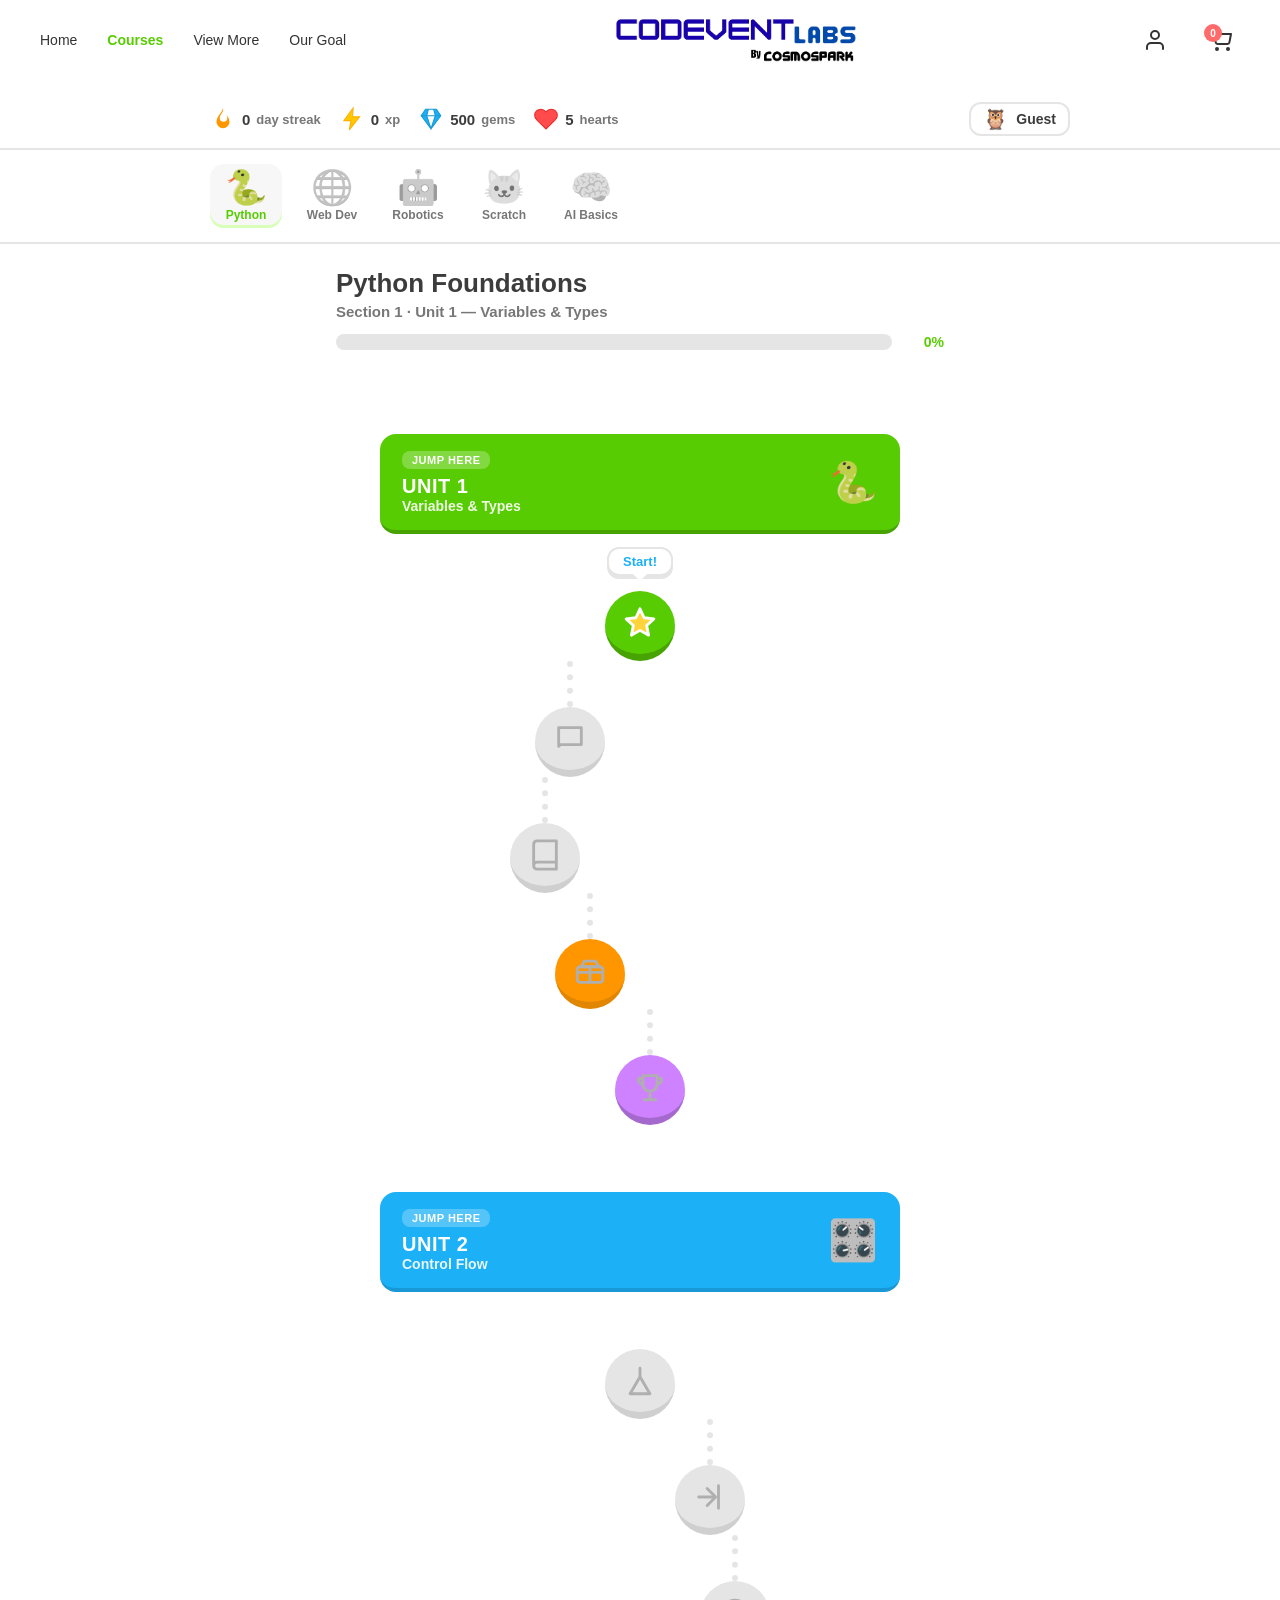
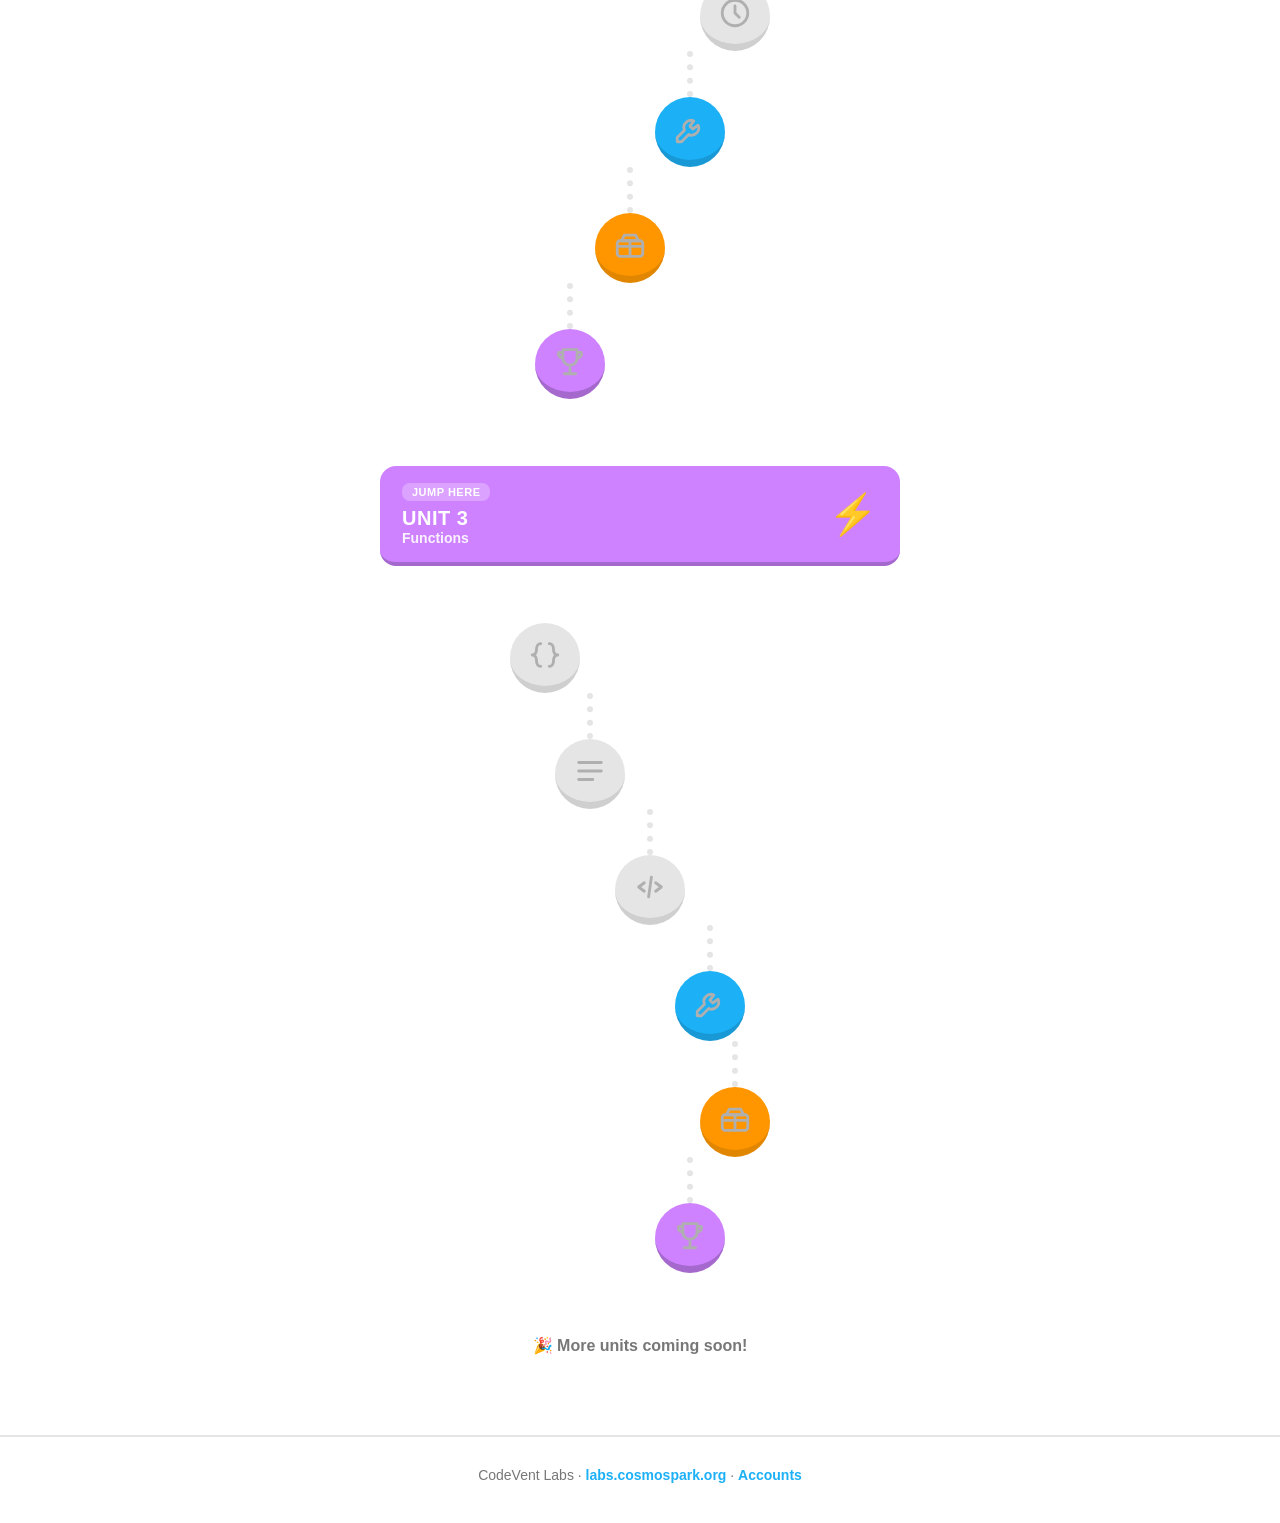
==== index.html @ 662e2790 "Initial commit: Duolingo-style courses page for courses.labs.cosmospark.org" ====
<!DOCTYPE html>
<html lang="en">
<head>
    <meta charset="UTF-8">
    <meta name="viewport" content="width=device-width, initial-scale=1.0">
    <title>Courses | CodeVent Labs</title>
    <meta name="description" content="Learn to code the fun way with CodeVent Labs courses — a Duolingo-style learning path for Python, Web Dev, Robotics and more.">
    <link rel="canonical" href="https://courses.labs.cosmospark.org/" />
    <link rel="stylesheet" href="style.css">
</head>
<body class="courses-page">

    <!-- ===== NAVBAR (same style as labs.cosmospark.org) ===== -->
    <nav class="navbar" id="navbar">
        <div class="navbar-inner">
            <div class="nav-left">
                <a href="https://labs.cosmospark.org" class="nav-link">Home</a>
                <a href="#course-paths" class="nav-link active">Courses</a>
                <a href="https://labs.cosmospark.org" class="nav-link">View More</a>
                <a href="https://labs.cosmospark.org" class="nav-link">Our Goal</a>
            </div>

            <div class="logo">
                <img src="navlogo.png" alt="CodeVent Labs" class="logo-default" id="logoDefault">
                <img src="navlogo2.png" alt="CodeVent Labs" class="logo-scrolled" id="logoScrolled">
            </div>

            <div class="nav-right">
                <a href="account.html" class="icon-btn" aria-label="Account" title="Account">
                    <svg viewBox="0 0 24 24">
                        <path d="M20 21v-2a4 4 0 0 0-4-4H8a4 4 0 0 0-4 4v2"></path>
                        <circle cx="12" cy="7" r="4"></circle>
                    </svg>
                </a>
                <div class="cart-wrapper">
                    <button class="icon-btn" aria-label="Cart">
                        <svg viewBox="0 0 24 24">
                            <circle cx="9" cy="21" r="1"></circle>
                            <circle cx="20" cy="21" r="1"></circle>
                            <path d="M1 1h4l2.68 13.39a2 2 0 0 0 2 1.61h9.72a2 2 0 0 0 2-1.61L23 6H6"></path>
                        </svg>
                    </button>
                    <span class="cart-count" id="cartCount">0</span>
                </div>
            </div>
        </div>
    </nav>

    <!-- ===== TOP STATS BAR (Duolingo-style, sticky under navbar) ===== -->
    <div class="stats-bar" id="statsBar">
        <div class="stats-bar-inner">
            <div class="stat-pill" title="Daily streak">
                <svg class="stat-icon flame" viewBox="0 0 24 24"><path d="M12 2c1 4-3 5.5-3 9a3.5 3.5 0 0 0 7 0c0-1.5-.8-2.6-1.5-3.5C16 9 18 11.3 18 14.5A6 6 0 0 1 6 14.5C6 9.5 10.5 7 12 2z"/></svg>
                <span class="stat-value" id="statStreak">0</span>
                <span class="stat-label">day streak</span>
            </div>
            <div class="stat-pill" title="Total XP">
                <svg class="stat-icon bolt" viewBox="0 0 24 24"><path d="M13 2L4.5 13.5H11L9.5 22 19 10h-6.5L13 2z"/></svg>
                <span class="stat-value" id="statXP">0</span>
                <span class="stat-label">XP</span>
            </div>
            <div class="stat-pill" title="Gems">
                <svg class="stat-icon gem" viewBox="0 0 24 24"><path d="M7 3h10l4 6-9 12L3 9l4-6zM3 9h18M9.5 3L8 9l4 12 4-12-1.5-6"/></svg>
                <span class="stat-value" id="statGems">500</span>
                <span class="stat-label">gems</span>
            </div>
            <div class="stat-pill" title="Hearts">
                <svg class="stat-icon heart" viewBox="0 0 24 24"><path d="M20.8 4.6a5.5 5.5 0 0 0-7.8 0L12 5.6l-1-1a5.5 5.5 0 0 0-7.8 7.8l1 1L12 21.2l7.8-7.8 1-1a5.5 5.5 0 0 0 0-7.8z"/></svg>
                <span class="stat-value" id="statHearts">5</span>
                <span class="stat-label">hearts</span>
            </div>
            <div class="stat-spacer"></div>
            <a href="account.html" class="account-chip" id="accountChip" title="Your account">
                <span class="avatar" id="avatarEmoji">🦉</span>
                <span class="account-name" id="accountName">Guest</span>
            </a>
        </div>
    </div>

    <!-- ===== COURSE SELECTOR (horizontal flag row) ===== -->
    <section class="course-selector" id="courseSelector">
        <div class="course-selector-inner" role="tablist" aria-label="Choose a course">
            <!-- Buttons injected by courses.js from COURSES data -->
        </div>
    </section>

    <!-- ===== LEARNING PATH (Duolingo map) ===== -->
    <main class="path-wrap" id="course-paths">
        <header class="path-header">
            <h1 class="path-title" id="pathTitle">Python Foundations</h1>
            <p class="path-subtitle" id="pathSubtitle">Section 1 · Unit 1 — Variables &amp; Types</p>
            <div class="path-progress">
                <div class="path-progress-bar">
                    <div class="path-progress-fill" id="pathProgressFill" style="width:0%"></div>
                </div>
                <span class="path-progress-text" id="pathProgressText">0%</span>
            </div>
        </header>

        <!-- The winding map. Nodes are positioned along a serpentine path via --x offsets -->
        <div class="path" id="path" aria-label="Learning path map">

            <!-- ============ UNIT 1 ============ -->
            <div class="unit-banner">
                <div class="unit-banner-text">
                    <span class="unit-jump">JUMP HERE</span>
                    <h2>Unit 1</h2>
                    <p>Variables &amp; Types</p>
                </div>
                <div class="unit-mascot">🐍</div>
            </div>

            <button class="node node-start" data-lesson="l1-1" style="--x:0px">
                <span class="node-bubble"><svg class="node-icon star" viewBox="0 0 24 24"><path d="M12 2l2.9 6.3 6.9.8-5.1 4.7 1.4 6.8L12 17.2 5.9 20.6l1.4-6.8L2.2 9.1l6.9-.8L12 2z"/></svg></span>
                <span class="node-tooltip">Start!</span>
            </button>

            <button class="node" data-lesson="l1-2" style="--x:-70px">
                <span class="node-bubble"><svg class="node-icon" viewBox="0 0 24 24"><path d="M4 4h16v12H5.2L4 17.2V4z"/></svg></span>
            </button>

            <button class="node" data-lesson="l1-3" style="--x:-95px">
                <span class="node-bubble"><svg class="node-icon book" viewBox="0 0 24 24"><path d="M4 19.5A2.5 2.5 0 0 1 6.5 17H20V2H6.5A2.5 2.5 0 0 0 4 4.5v15zM4 19.5A2.5 2.5 0 0 0 6.5 22H20v-5"/></svg></span>
            </button>

            <button class="node node-chest" data-lesson="chest-u1" style="--x:-50px" title="Open chest: +20 gems">
                <span class="node-bubble"><svg class="node-icon" viewBox="0 0 24 24"><rect x="3" y="9" width="18" height="11" rx="2"/><path d="M3 13h18M12 9v11M8 5h8l2 4H6l2-4z"/></svg></span>
            </button>

            <button class="node node-trophy" data-lesson="trophy-u1" style="--x:10px" title="Unit review">
                <span class="node-bubble"><svg class="node-icon" viewBox="0 0 24 24"><path d="M8 21h8M12 17v4M7 4h10v6a5 5 0 0 1-10 0V4zM7 6H4a3 3 0 0 0 3 4M17 6h3a3 3 0 0 1-3 4"/></svg></span>
            </button>

            <!-- ============ UNIT 2 ============ -->
            <div class="unit-banner banner-2">
                <div class="unit-banner-text">
                    <span class="unit-jump">JUMP HERE</span>
                    <h2>Unit 2</h2>
                    <p>Control Flow</p>
                </div>
                <div class="unit-mascot">🎛️</div>
            </div>

            <button class="node" data-lesson="l2-1" style="--x:0px">
                <span class="node-bubble"><svg class="node-icon" viewBox="0 0 24 24"><path d="M12 3v6M5 21l7-12 7 12H5z"/></svg></span>
            </button>

            <button class="node" data-lesson="l2-2" style="--x:70px">
                <span class="node-bubble"><svg class="node-icon" viewBox="0 0 24 24"><path d="M4 12h10M10 6l6 6-6 6M18 4v16"/></svg></span>
            </button>

            <button class="node" data-lesson="l2-3" style="--x:95px">
                <span class="node-bubble"><svg class="node-icon" viewBox="0 0 24 24"><circle cx="12" cy="12" r="9"/><path d="M12 7v5l3 3"/></svg></span>
            </button>

            <button class="node node-practice" data-lesson="practice-u2" style="--x:50px" title="Practice: +10 XP">
                <span class="node-bubble"><svg class="node-icon" viewBox="0 0 24 24"><path d="M14.7 6.3a5 5 0 0 0-6.6 6.6L3 18v3h3l5.1-5.1a5 5 0 0 0 6.6-6.6L14 12l-2-2 2.7-3.7z"/></svg></span>
            </button>

            <button class="node node-chest" data-lesson="chest-u2" style="--x:-10px" title="Open chest: +20 gems">
                <span class="node-bubble"><svg class="node-icon" viewBox="0 0 24 24"><rect x="3" y="9" width="18" height="11" rx="2"/><path d="M3 13h18M12 9v11M8 5h8l2 4H6l2-4z"/></svg></span>
            </button>

            <button class="node node-trophy" data-lesson="trophy-u2" style="--x:-70px" title="Unit review">
                <span class="node-bubble"><svg class="node-icon" viewBox="0 0 24 24"><path d="M8 21h8M12 17v4M7 4h10v6a5 5 0 0 1-10 0V4zM7 6H4a3 3 0 0 0 3 4M17 6h3a3 3 0 0 1-3 4"/></svg></span>
            </button>

            <!-- ============ UNIT 3 ============ -->
            <div class="unit-banner banner-3">
                <div class="unit-banner-text">
                    <span class="unit-jump">JUMP HERE</span>
                    <h2>Unit 3</h2>
                    <p>Functions</p>
                </div>
                <div class="unit-mascot">⚡</div>
            </div>

            <button class="node" data-lesson="l3-1" style="--x:-95px">
                <span class="node-bubble"><svg class="node-icon" viewBox="0 0 24 24"><path d="M9 4c-3 0-3 4-3 4s0 4-3 4c3 0 3 4 3 4s0 4 3 4M15 4c3 0 3 4 3 4s0 4 3 4c-3 0-3 4-3 4s0 4-3 4"/></svg></span>
            </button>

            <button class="node" data-lesson="l3-2" style="--x:-50px">
                <span class="node-bubble"><svg class="node-icon" viewBox="0 0 24 24"><path d="M4 6h16M4 12h16M4 18h10"/></svg></span>
            </button>

            <button class="node" data-lesson="l3-3" style="--x:10px">
                <span class="node-bubble"><svg class="node-icon" viewBox="0 0 24 24"><path d="M8 9l-4 3 4 3M16 9l4 3-4 3M13 5l-2 14"/></svg></span>
            </button>

            <button class="node node-practice" data-lesson="practice-u3" style="--x:70px" title="Practice: +10 XP">
                <span class="node-bubble"><svg class="node-icon" viewBox="0 0 24 24"><path d="M14.7 6.3a5 5 0 0 0-6.6 6.6L3 18v3h3l5.1-5.1a5 5 0 0 0 6.6-6.6L14 12l-2-2 2.7-3.7z"/></svg></span>
            </button>

            <button class="node node-chest" data-lesson="chest-u3" style="--x:95px" title="Open chest: +20 gems">
                <span class="node-bubble"><svg class="node-icon" viewBox="0 0 24 24"><rect x="3" y="9" width="18" height="11" rx="2"/><path d="M3 13h18M12 9v11M8 5h8l2 4H6l2-4z"/></svg></span>
            </button>

            <button class="node node-trophy" data-lesson="trophy-u3" style="--x:50px" title="Course finale">
                <span class="node-bubble"><svg class="node-icon" viewBox="0 0 24 24"><path d="M8 21h8M12 17v4M7 4h10v6a5 5 0 0 1-10 0V4zM7 6H4a3 3 0 0 0 3 4M17 6h3a3 3 0 0 1-3 4"/></svg></span>
            </button>

            <div class="path-end">🎉 More units coming soon!</div>
        </div>
    </main>

    <!-- ===== LESSON MODAL (populated by courses.js) ===== -->
    <div class="modal-overlay hidden" id="lessonModal" role="dialog" aria-modal="true" aria-labelledby="lessonModalTitle">
        <div class="modal">
            <button class="modal-close" id="lessonModalClose" aria-label="Close">&times;</button>
            <h3 id="lessonModalTitle">Lesson</h3>
            <p id="lessonModalBody" class="modal-body">Loading…</p>
            <div class="modal-actions">
                <button class="btn-secondary" id="lessonModalCancel">CANCEL</button>
                <button class="btn-primary" id="lessonModalStart">START</button>
            </div>
        </div>
    </div>

    <!-- ===== SIGN-IN MODAL (placeholder — Neon auth wired in accounts section) ===== -->
    <div class="modal-overlay hidden" id="authModal" role="dialog" aria-modal="true" aria-labelledby="authModalTitle">
        <div class="modal">
            <button class="modal-close" id="authModalClose" aria-label="Close">&times;</button>
            <h3 id="authModalTitle">Sign in to save progress</h3>
            <p class="modal-body">Your XP, streak, gems and hearts are saved to your CodeVent Labs account. The Accounts page (with secure Neon sign-in) is coming in the next section.</p>
            <div class="modal-actions">
                <button class="btn-secondary" id="authModalLater">NOT NOW</button>
                <a class="btn-primary modal-link" href="account.html">GO TO ACCOUNTS</a>
            </div>
        </div>
    </div>

    <footer class="footer">
        <p>CodeVent Labs · <a href="https://labs.cosmospark.org">labs.cosmospark.org</a> · <a href="account.html">Accounts</a></p>
    </footer>

    <script src="script.js"></script>
</body>
</html>
---- style.css ----
* {
    margin: 0;
    padding: 0;
    box-sizing: border-box;
}

body {
    font-family: -apple-system, BlinkMacSystemFont, 'Segoe UI', Roboto, Oxygen, Ubuntu, Cantarell, sans-serif;
    overflow-x: hidden;
}

.intro-section {
    position: relative;
    width: 100%;
    height: 100vh;
    overflow: hidden;
}

.intro-section video {
    position: absolute;
    top: 50%;
    left: 50%;
    min-width: 100%;
    min-height: 100%;
    width: auto;
    height: auto;
    transform: translate(-50%, -50%);
    object-fit: cover;
    z-index: 1;
}

.intro-overlay {
    position: absolute;
    top: 0;
    left: 0;
    width: 100%;
    height: 100%;
    z-index: 2;
    display: flex;
    flex-direction: column;
    justify-content: flex-end;
    padding: 60px;
    background: linear-gradient(to top, rgba(0,0,0,0.4) 0%, transparent 50%);
}

.unmute-btn {
    position: absolute;
    top: 60px;
    left: 60px;
    background: rgba(0, 0, 0, 0.6);
    border: 2px solid white;
    color: white;
    padding: 10px 20px;
    border-radius: 25px;
    cursor: pointer;
    display: flex;
    align-items: center;
    gap: 8px;
    font-size: 14px;
    font-weight: 600;
    transition: all 0.3s ease;
    z-index: 3;
}

.unmute-btn:hover {
    background: rgba(0, 0, 0, 0.8);
    transform: scale(1.05);
}

.unmute-btn svg {
    width: 18px;
    height: 18px;
}


.intro-content {
    max-width: 600px;
    z-index: 3;
}

.intro-title {
    font-size: 64px;
    font-weight: 700;
    color: white;
    margin-bottom: 20px;
    line-height: 1.1;
}

.intro-title .highlight {
    color: #FFD700;
}

.intro-subtitle {
    font-size: 18px;
    color: white;
    line-height: 1.6;
    margin-bottom: 30px;
    opacity: 0.9;
}

.cta-btn {
    background-color: #E63946;
    color: white;
    border: none;
    padding: 18px 50px;
    font-size: 16px;
    font-weight: 700;
    border-radius: 8px;
    cursor: pointer;
    transition: all 0.3s ease;
    text-transform: uppercase;
    letter-spacing: 1px;
}

.cta-btn:hover {
    background-color: #C1121F;
    transform: translateY(-2px);
    box-shadow: 0 8px 20px rgba(230, 57, 70, 0.4);
}

.main-content {
    display: none;
    min-height: 200vh;
}

.main-content.active {
    display: block;
}

.navbar {
    position: fixed;
    top: 0;
    left: 0;
    right: 0;
    z-index: 1000;
    padding: 20px 40px;
    transition: all 0.3s ease;
}

.navbar.scrolled {
    background-color: #0066CC;
    border-radius: 50px;
    padding: 15px 40px;
    margin: 10px;
    right: 10px;
    left: 10px;
    width: calc(100% - 20px);
    box-shadow: 0 4px 12px rgba(0, 102, 204, 0.3);
}

.navbar-inner {
    max-width: 1400px;
    margin: 0 auto;
    display: flex;
    justify-content: space-between;
    align-items: center;
}

.nav-left {
    display: flex;
    gap: 30px;
}

.nav-link {
    color: #333;
    text-decoration: none;
    font-size: 14px;
    font-weight: 500;
    transition: color 0.3s ease;
}

.nav-link:hover {
    color: #0066CC;
}

.navbar.scrolled .nav-link {
    color: white;
}

.navbar.scrolled .nav-link:hover {
    color: #E0F0FF;
}

.logo {
    display: flex;
    align-items: center;
    gap: 8px;
    height: 40px;
}

.logo img {
    width: auto;
    transition: opacity 0.3s ease, transform 0.3s ease;
}

.logo-default {
    display: block;
    opacity: 1;
    height: 60px;
}

.logo-scrolled {
    display: none;
    opacity: 0;
    height: 40px;
}

.navbar.scrolled .logo-default {
    display: none;
    opacity: 0;
}

.navbar.scrolled .logo-scrolled {
    display: block;
    opacity: 1;
}

.nav-right {
    display: flex;
    align-items: center;
    gap: 25px;
}

.icon-btn {
    background: none;
    border: none;
    cursor: pointer;
    padding: 8px;
    display: flex;
    align-items: center;
    justify-content: center;
    transition: transform 0.2s ease;
}

.icon-btn:hover {
    transform: scale(1.1);
}

.icon-btn svg {
    width: 24px;
    height: 24px;
    fill: none;
    stroke: #333;
    stroke-width: 2;
    stroke-linecap: round;
    stroke-linejoin: round;
}

.navbar.scrolled .icon-btn svg {
    stroke: white;
}

.cart-count {
    position: absolute;
    bottom: 18px;
    right: 18px;
    background-color: #FF6B6B;
    color: white;
    font-size: 10px;
    font-weight: 600;
    width: 18px;
    height: 18px;
    border-radius: 50%;
    display: flex;
    align-items: center;
    justify-content: center;
}

.cart-wrapper {
    position: relative;
}


.content {
    padding-top: 100px;
    padding-left: 40px;
    padding-right: 40px;
    display: flex;
    flex-direction: column; 
    align-items: center;     
    text-align: center;
}

.content h1 {
    font-size: 48px;
    margin-bottom: 20px;
    color: #3333
}

.content p {
    font-size: 18px;
    line-height: 1.6;
    color: #666;
    max-width: 800px;
    margin: 0 auto;          
    text-align: center;
}

/* ===== RESPONSIVE ===== */
@media (max-width: 768px) {
    .intro-overlay {
        padding: 30px;
    }

    .unmute-btn {
        top: 30px;
        left: 30px;
    }

    .intro-title {
        font-size: 40px;
    }

    .intro-subtitle {
        font-size: 16px;
    }

    .navbar {
        padding: 15px 20px;
    }

    .nav-left {
        gap: 15px;
    }

    .nav-link {
        font-size: 12px;
    }

    .logo-default {
        height: 50px;
    }

    .logo-scrolled {
        height: 30px;
    }
}
/* ============================================================
   COURSES PAGE (courses.labs.cosmospark.org) — Duolingo-style
   Appended so the existing CodeVent Labs styles stay intact.
   ============================================================ */

.courses-page {
    background: #FFFFFF;
}

/* ---------- Stats bar (streak / XP / gems / hearts) ---------- */
.stats-bar {
    position: sticky;
    top: 0;
    z-index: 900;
    background: #FFFFFF;
    border-bottom: 2px solid #E5E5E5;
    padding-top: 90px; /* room for fixed navbar */
}

.stats-bar-inner {
    max-width: 900px;
    margin: 0 auto;
    display: flex;
    align-items: center;
    gap: 18px;
    padding: 12px 20px;
    flex-wrap: wrap;
}

.stat-pill {
    display: flex;
    align-items: center;
    gap: 6px;
    font-weight: 700;
    font-size: 15px;
    color: #3C3C3C;
}

.stat-icon {
    width: 26px;
    height: 26px;
}

.stat-icon.flame  { fill: #FF9600; }
.stat-icon.bolt   { fill: #FFC800; stroke: #FFB100; stroke-width: 1; }
.stat-icon.gem    { fill: #1CB0F6; stroke: #1899D6; stroke-width: 1; }
.stat-icon.heart  { fill: #FF4B4B; stroke: #EA2B2B; stroke-width: 1; }

.stat-value { color: #3C3C3C; }
.stat-label { color: #777; font-weight: 600; font-size: 13px; text-transform: lowercase; }

.stat-spacer { flex: 1; }

.account-chip {
    display: flex;
    align-items: center;
    gap: 8px;
    text-decoration: none;
    color: #3C3C3C;
    font-weight: 700;
    font-size: 14px;
    border: 2px solid #E5E5E5;
    border-radius: 12px;
    padding: 5px 12px;
    transition: background 0.2s ease, transform 0.2s ease;
}

.account-chip:hover {
    background: #F7F7F7;
    transform: translateY(-1px);
}

.avatar { font-size: 20px; line-height: 1; }

/* ---------- Course selector (flag row) ---------- */
.course-selector {
    background: #FFFFFF;
    border-bottom: 2px solid #E5E5E5;
}

.course-selector-inner {
    max-width: 900px;
    margin: 0 auto;
    display: flex;
    gap: 14px;
    padding: 14px 20px;
    overflow-x: auto;
    scrollbar-width: none;
}

.course-selector-inner::-webkit-scrollbar { display: none; }

.course-flag {
    display: flex;
    flex-direction: column;
    align-items: center;
    gap: 4px;
    background: none;
    border: none;
    cursor: pointer;
    padding: 6px 10px;
    border-radius: 14px;
    min-width: 72px;
    transition: background 0.2s ease, transform 0.15s ease;
}

.course-flag:hover { background: #F7F7F7; transform: translateY(-2px); }

.course-flag .flag-emoji {
    font-size: 34px;
    line-height: 1;
    filter: grayscale(1);
    opacity: 0.55;
    transition: filter 0.2s ease, opacity 0.2s ease;
}

.course-flag.active .flag-emoji,
.course-flag.available .flag-emoji {
    filter: none;
    opacity: 1;
}

.course-flag .flag-name {
    font-size: 12px;
    font-weight: 700;
    color: #777;
    text-align: center;
}

.course-flag.active .flag-name { color: #58CC02; }

.course-flag.coming-soon { cursor: default; }
.course-flag.coming-soon:hover { transform: none; background: none; }

.course-flag.active {
    background: #F7F7F7;
    box-shadow: inset 0 -3px 0 #D7FFB8;
}

/* ---------- Path header + progress ---------- */
.path-wrap {
    max-width: 640px;
    margin: 0 auto;
    padding: 24px 16px 80px;
}

.path-header { margin-bottom: 30px; }

.path-title {
    font-size: 26px;
    font-weight: 800;
    color: #3C3C3C;
    margin-bottom: 4px;
}

.path-subtitle {
    font-size: 15px;
    color: #777;
    font-weight: 600;
    margin-bottom: 14px;
}

.path-progress {
    display: flex;
    align-items: center;
    gap: 12px;
}

.path-progress-bar {
    flex: 1;
    height: 16px;
    background: #E5E5E5;
    border-radius: 10px;
    overflow: hidden;
}

.path-progress-fill {
    height: 100%;
    background: #58CC02;
    border-radius: 10px;
    transition: width 0.5s ease;
    position: relative;
}

.path-progress-fill::after {
    content: '';
    position: absolute;
    top: 3px; left: 6px; right: 6px;
    height: 4px;
    background: rgba(255,255,255,0.35);
    border-radius: 4px;
}

.path-progress-text {
    font-weight: 800;
    color: #58CC02;
    font-size: 14px;
    min-width: 40px;
    text-align: right;
}

/* ---------- The winding map ---------- */
.path {
    display: flex;
    flex-direction: column;
    align-items: center;
    position: relative;
    padding-top: 10px;
}

/* Dotted connector between consecutive nodes */
.node { position: relative; }

.node::before {
    content: '';
    position: absolute;
    left: 50%;
    bottom: 100%;
    width: 0;
    height: 46px;
    margin-left: -3px;
    border-left: 6px dotted #E5E5E5;
    transform: translateX(calc(var(--px, 0px) * -0.5));
    pointer-events: none;
}

.unit-banner + .node::before { display: none; }

/* ---------- Unit banners ---------- */
.unit-banner {
    width: 100%;
    max-width: 520px;
    background: #58CC02;
    border-bottom: 4px solid #46A302;
    border-radius: 16px;
    color: white;
    display: flex;
    justify-content: space-between;
    align-items: center;
    padding: 16px 22px;
    margin: 44px 0 34px;
}

.unit-banner.banner-2 { background: #1CB0F6; border-bottom-color: #1899D6; }
.unit-banner.banner-3 { background: #CE82FF; border-bottom-color: #A568CC; }

.unit-banner-text h2 {
    font-size: 20px;
    font-weight: 800;
    text-transform: uppercase;
    letter-spacing: 0.5px;
}

.unit-banner-text p {
    font-size: 14px;
    opacity: 0.9;
    font-weight: 600;
}

.unit-jump {
    display: inline-block;
    background: rgba(255,255,255,0.25);
    font-size: 11px;
    font-weight: 800;
    padding: 3px 10px;
    border-radius: 8px;
    margin-bottom: 6px;
    letter-spacing: 0.5px;
    cursor: pointer;
}

.unit-mascot { font-size: 40px; }

/* ---------- Lesson nodes (Duolingo circles) ---------- */
.node {
    background: none;
    border: none;
    cursor: pointer;
    margin: 23px 0;
    transform: translateX(var(--x, 0px));
    position: relative;
    z-index: 2;
}

.node-bubble {
    width: 70px;
    height: 70px;
    border-radius: 50%;
    background: #58CC02;
    border-bottom: 7px solid #46A302;
    display: flex;
    align-items: center;
    justify-content: center;
    transition: transform 0.1s ease, filter 0.2s ease;
}

.node:hover .node-bubble { filter: brightness(1.06); }

.node:active .node-bubble {
    transform: translateY(3px);
    border-bottom-width: 4px;
}

.node-icon {
    width: 34px;
    height: 34px;
    fill: none;
    stroke: white;
    stroke-width: 2;
    stroke-linecap: round;
    stroke-linejoin: round;
}

.node-icon.star { fill: #FFD43B; stroke: white; }

/* Completed */
.node.completed .node-bubble {
    background: #FFC800;
    border-bottom-color: #E6A500;
}

.node.completed .node-bubble::after {
    content: '✓';
    position: absolute;
    margin-top: 46px;
    margin-left: 42px;
    background: #1CB0F6;
    color: white;
    width: 26px;
    height: 26px;
    border-radius: 50%;
    border: 2px solid white;
    font-size: 14px;
    font-weight: 800;
    display: flex;
    align-items: center;
    justify-content: center;
}

/* Current (pulsing ring) */
.node.current .node-bubble { animation: nodePulse 1.6s ease-in-out infinite; }

@keyframes nodePulse {
    0%, 100% { box-shadow: 0 0 0 0 rgba(88, 204, 2, 0.45); }
    50%      { box-shadow: 0 0 0 12px rgba(88, 204, 2, 0); }
}

/* Locked */
.node.locked { cursor: not-allowed; }

.node.locked .node-bubble {
    background: #E5E5E5;
    border-bottom-color: #CFCFCF;
}

.node.locked .node-icon { stroke: #AFAFAF; }

/* Chest & trophy variants */
.node.node-chest .node-bubble { background: #FF9600; border-bottom-color: #E08600; }
.node.node-trophy .node-bubble { background: #CE82FF; border-bottom-color: #A568CC; }
.node.node-practice .node-bubble { background: #1CB0F6; border-bottom-color: #1899D6; }
.node.node-chest.completed .node-bubble,
.node.node-trophy.completed .node-bubble,
.node.node-practice.completed .node-bubble {
    background: #FFC800;
    border-bottom-color: #E6A500;
}

/* "Start!" tooltip on first node */
.node-tooltip {
    position: absolute;
    top: -44px;
    left: 50%;
    transform: translateX(-50%);
    background: white;
    border: 2px solid #E5E5E5;
    color: #1CB0F6;
    font-weight: 800;
    font-size: 13px;
    padding: 5px 14px;
    border-radius: 12px;
    box-shadow: 0 3px 0 #E5E5E5;
    visibility: hidden;
    opacity: 0;
    transition: opacity 0.2s ease;
    pointer-events: none;
    white-space: nowrap;
}

.node-tooltip::after {
    content: '';
    position: absolute;
    top: 100%;
    left: 50%;
    margin-left: -7px;
    border: 7px solid transparent;
    border-top-color: white;
}

.node.current .node-tooltip,
.node-start:not(.completed):not(.locked) .node-tooltip {
    visibility: visible;
    opacity: 1;
}

.path-end {
    margin-top: 40px;
    font-weight: 800;
    color: #777;
    font-size: 16px;
}

/* ---------- Modals ---------- */
.modal-overlay {
    position: fixed;
    inset: 0;
    background: rgba(0, 0, 0, 0.5);
    display: flex;
    align-items: center;
    justify-content: center;
    z-index: 2000;
    padding: 20px;
}

.modal-overlay.hidden { display: none; }

.modal {
    background: white;
    border-radius: 16px;
    max-width: 420px;
    width: 100%;
    padding: 28px;
    position: relative;
    box-shadow: 0 20px 50px rgba(0,0,0,0.3);
}

.modal h3 {
    font-size: 22px;
    font-weight: 800;
    color: #3C3C3C;
    margin-bottom: 10px;
}

.modal-body {
    color: #777;
    font-size: 15px;
    line-height: 1.6;
    margin-bottom: 22px;
}

.modal-close {
    position: absolute;
    top: 10px;
    right: 14px;
    background: none;
    border: none;
    font-size: 28px;
    color: #AFAFAF;
    cursor: pointer;
    line-height: 1;
}

.modal-close:hover { color: #3C3C3C; }

.modal-actions {
    display: flex;
    gap: 12px;
    justify-content: flex-end;
}

.btn-primary, .btn-secondary {
    border: none;
    border-radius: 12px;
    padding: 12px 22px;
    font-size: 14px;
    font-weight: 800;
    letter-spacing: 0.8px;
    text-transform: uppercase;
    cursor: pointer;
    text-decoration: none;
    display: inline-block;
    text-align: center;
    transition: filter 0.2s ease, transform 0.1s ease;
}

.btn-primary {
    background: #58CC02;
    color: white;
    border-bottom: 4px solid #46A302;
}

.btn-primary:hover { filter: brightness(1.05); }
.btn-primary:active { transform: translateY(2px); border-bottom-width: 2px; }

.btn-secondary {
    background: white;
    color: #777;
    border: 2px solid #E5E5E5;
}

.btn-secondary:hover { background: #F7F7F7; }

/* ---------- Footer ---------- */
.footer {
    border-top: 2px solid #E5E5E5;
    padding: 30px 20px 40px;
    text-align: center;
    color: #777;
    font-size: 14px;
}

.footer a { color: #1CB0F6; text-decoration: none; font-weight: 700; }
.footer a:hover { text-decoration: underline; }

/* ---------- Navbar active link ---------- */
.nav-link.active { color: #58CC02; font-weight: 700; }
.navbar.scrolled .nav-link.active { color: #D7FFB8; }

/* ---------- Responsive ---------- */
@media (max-width: 768px) {
    .stats-bar { padding-top: 80px; }
    .stats-bar-inner { gap: 12px; padding: 10px 14px; }
    .stat-label { display: none; }
    .stat-icon { width: 22px; height: 22px; }
    .account-chip { padding: 4px 9px; }

    .node { transform: translateX(calc(var(--x, 0px) * 0.5)); }
    .node-bubble { width: 60px; height: 60px; }
    .node-icon { width: 28px; height: 28px; }

    .unit-banner { margin: 34px 0 26px; padding: 14px 16px; }
    .unit-mascot { font-size: 30px; }
    .path-title { font-size: 22px; }
}
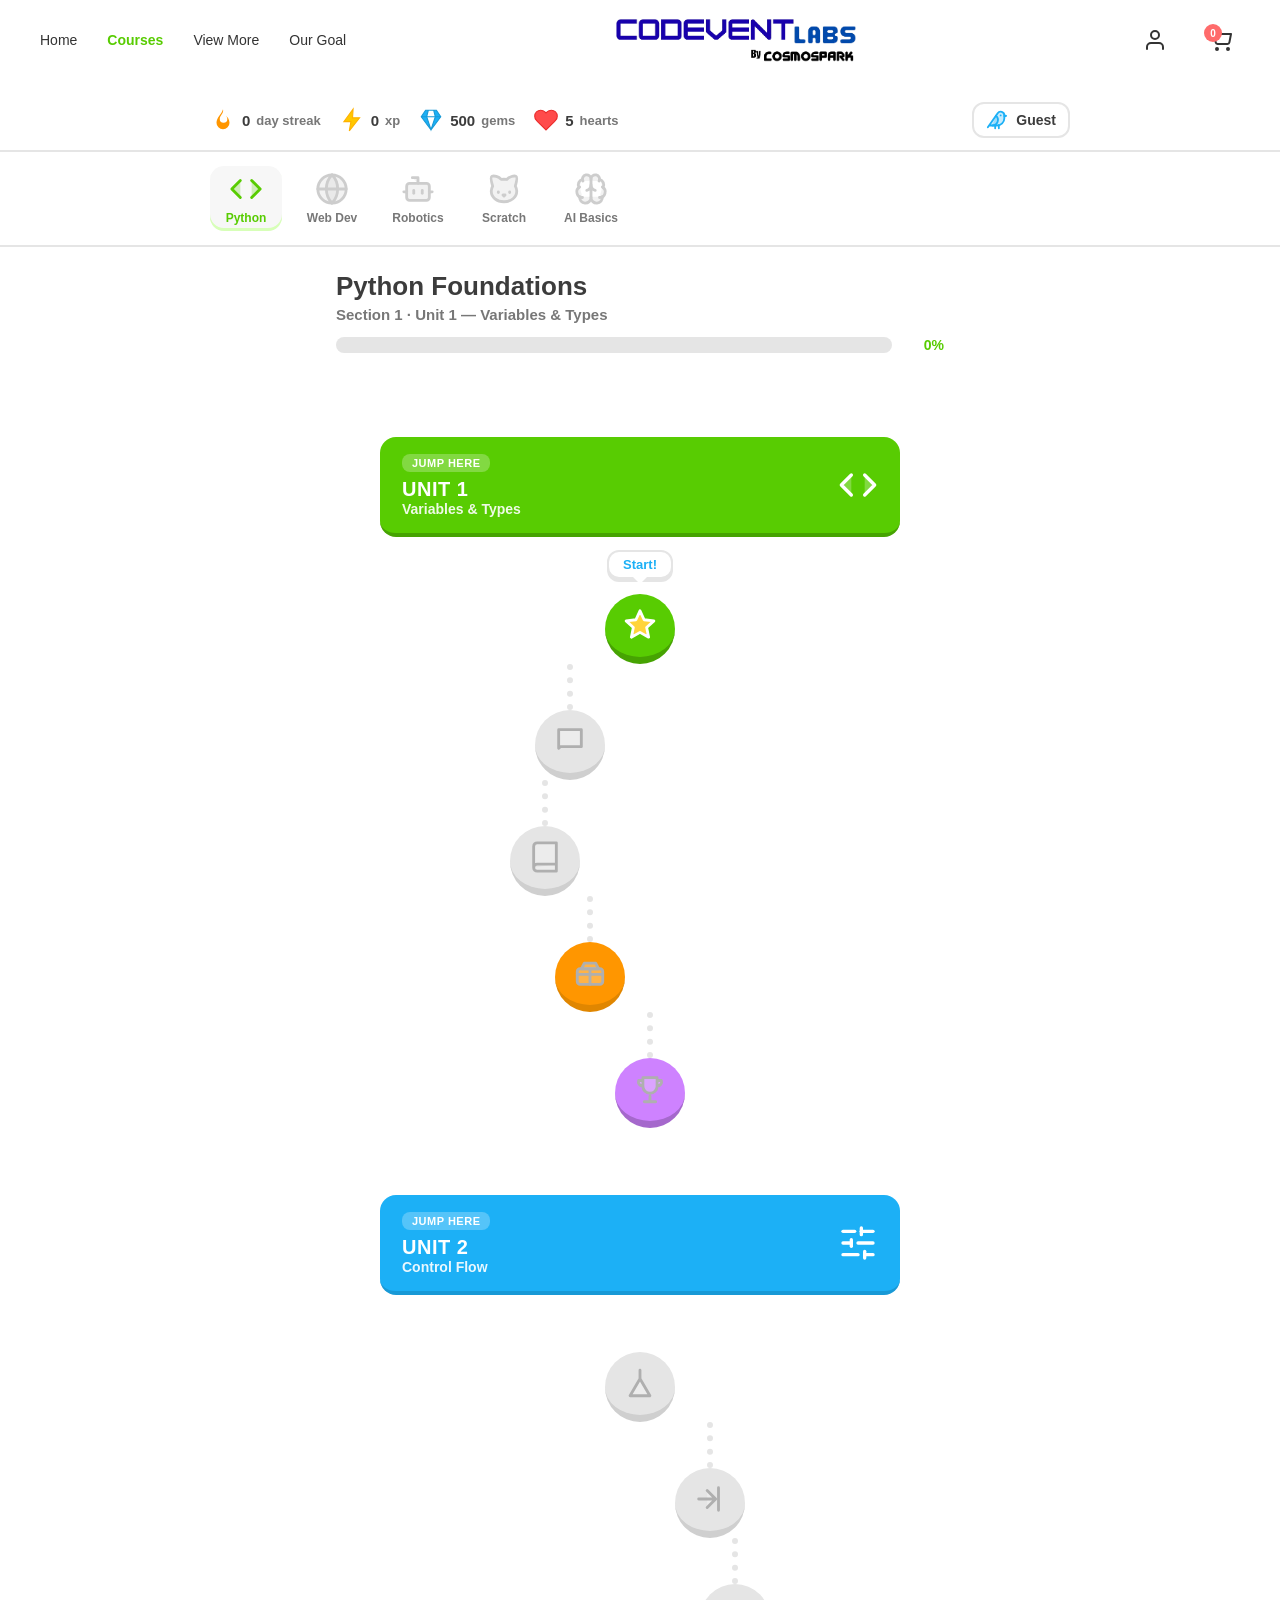
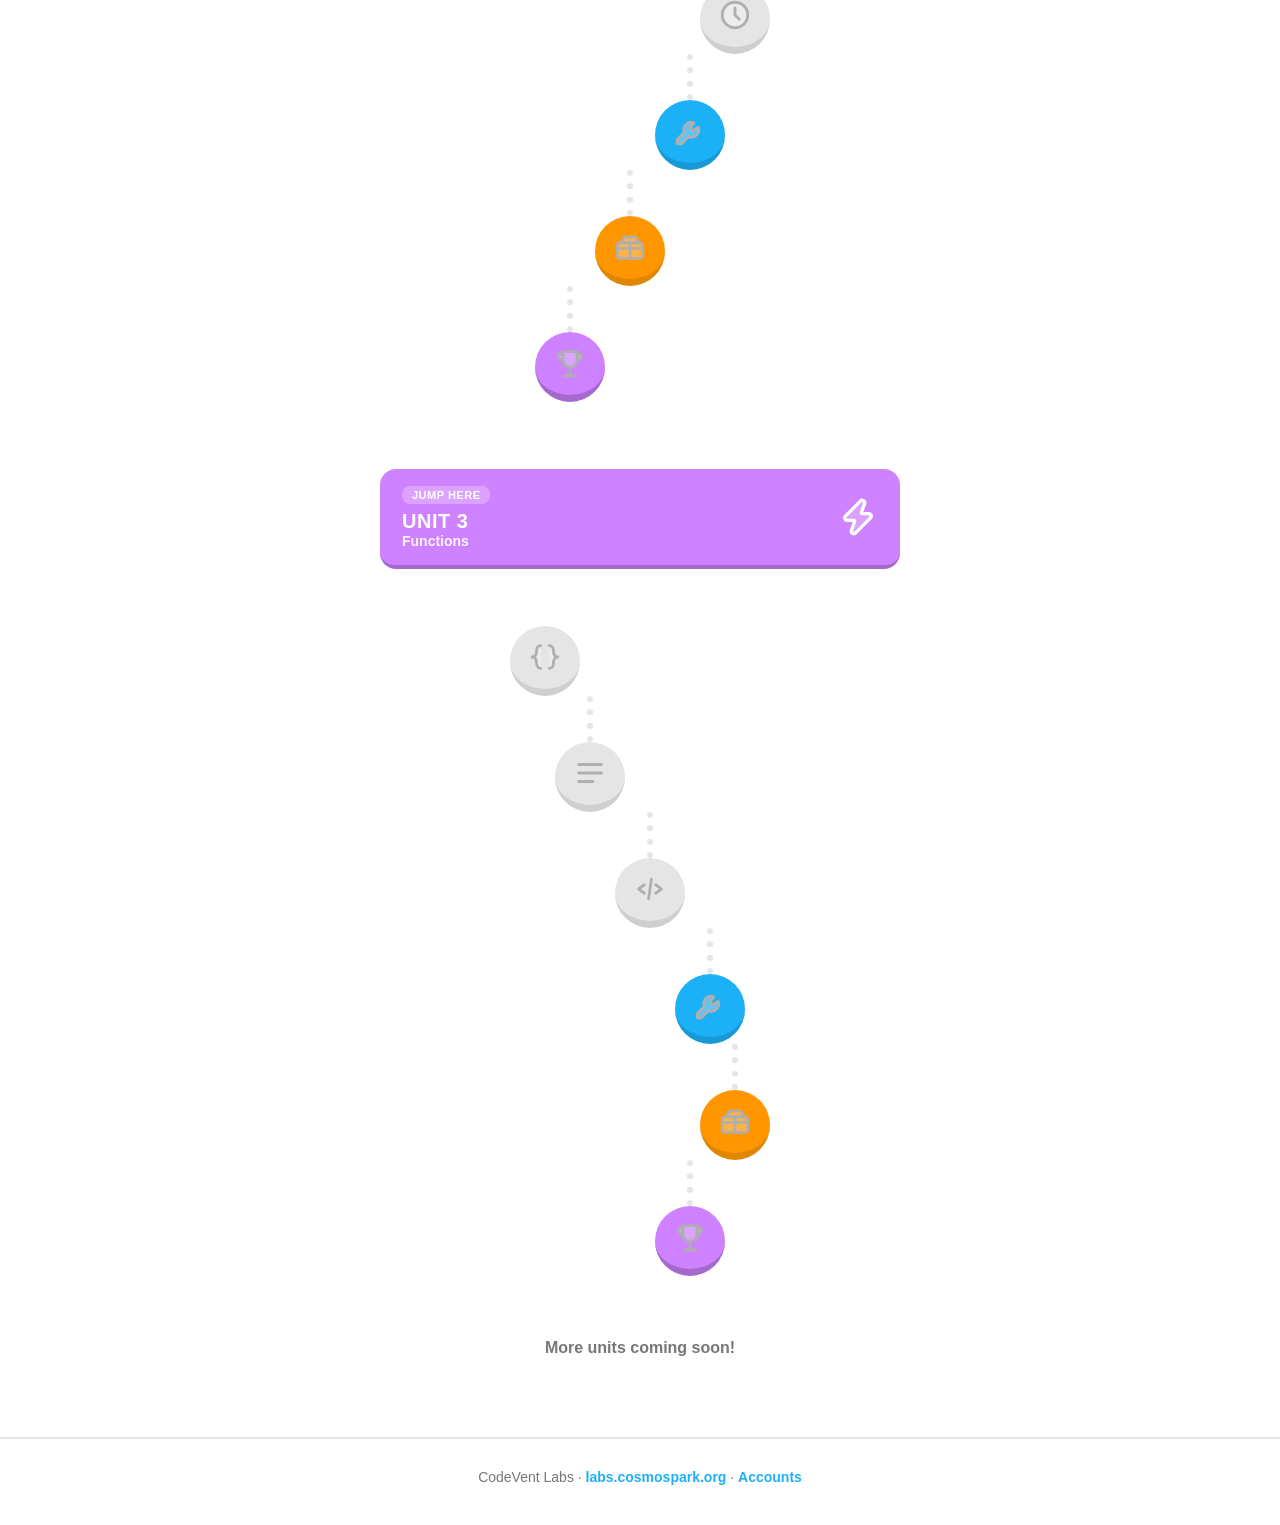
==== commit 5b1652a2: "Render course and lesson icons from the icon set The markup still held emoji for the avatar, unit ma" ====
--- a/index.html
+++ b/index.html
@@ -71,7 +71,7 @@
             </div>
             <div class="stat-spacer"></div>
             <a href="account.html" class="account-chip" id="accountChip" title="Your account">
-                <span class="avatar" id="avatarEmoji">🦉</span>
+                <span class="avatar" id="avatarEmoji" data-icon="bird"></span>
                 <span class="account-name" id="accountName">Guest</span>
             </a>
         </div>
@@ -107,7 +107,7 @@
                     <h2>Unit 1</h2>
                     <p>Variables &amp; Types</p>
                 </div>
-                <div class="unit-mascot">🐍</div>
+                <div class="unit-mascot" data-icon="code" title="Python"></div>
             </div>
 
             <button class="node node-start" data-lesson="l1-1" style="--x:0px">
@@ -138,7 +138,7 @@
                     <h2>Unit 2</h2>
                     <p>Control Flow</p>
                 </div>
-                <div class="unit-mascot">🎛️</div>
+                <div class="unit-mascot" data-icon="sliders-horizontal"></div>
             </div>
 
             <button class="node" data-lesson="l2-1" style="--x:0px">
@@ -172,7 +172,7 @@
                     <h2>Unit 3</h2>
                     <p>Functions</p>
                 </div>
-                <div class="unit-mascot">⚡</div>
+                <div class="unit-mascot" data-icon="zap"></div>
             </div>
 
             <button class="node" data-lesson="l3-1" style="--x:-95px">
@@ -199,7 +199,7 @@
                 <span class="node-bubble"><svg class="node-icon" viewBox="0 0 24 24"><path d="M8 21h8M12 17v4M7 4h10v6a5 5 0 0 1-10 0V4zM7 6H4a3 3 0 0 0 3 4M17 6h3a3 3 0 0 1-3 4"/></svg></span>
             </button>
 
-            <div class="path-end">🎉 More units coming soon!</div>
+            <div class="path-end">More units coming soon!</div>
         </div>
     </main>
 
@@ -229,10 +229,28 @@
         </div>
     </div>
 
+    <!-- ===== LESSON PLAYER (full-screen; driven by script.js + lessons.js) ===== -->
+    <div class="player hidden" id="player" role="dialog" aria-modal="true" aria-label="Lesson">
+        <div class="player-top">
+            <button class="player-quit" id="playerQuit" aria-label="Quit lesson">&times;</button>
+            <div class="player-bar"><div class="player-bar-fill" id="playerFill"></div></div>
+            <span class="player-hearts" id="playerHearts"></span>
+        </div>
+        <div class="player-body" id="playerBody"></div>
+        <div class="player-footer" id="playerFooter">
+            <div class="player-footer-inner">
+                <div class="player-feedback" id="playerFeedback" aria-live="polite"></div>
+                <button class="btn-primary player-action" id="playerAction">CONTINUE</button>
+            </div>
+        </div>
+    </div>
+
     <footer class="footer">
         <p>CodeVent Labs · <a href="https://labs.cosmospark.org">labs.cosmospark.org</a> · <a href="account.html">Accounts</a></p>
     </footer>
 
+    <script src="icons.js"></script>
+    <script src="lessons.js"></script>
     <script src="script.js"></script>
 </body>
 </html>
--- a/style.css
+++ b/style.css
@@ -7,6 +7,24 @@
 body {
     font-family: -apple-system, BlinkMacSystemFont, 'Segoe UI', Roboto, Oxygen, Ubuntu, Cantarell, sans-serif;
     overflow-x: hidden;
+}
+
+/* ---------- Icons (Lucide paths, two-tone) ----------
+   Every icon is drawn with the outline stroked in the current text
+   colour and the interior filled with a tint of that same colour, so
+   both the lines and the space inside are coloured. */
+.icon {
+    width: 1em;
+    height: 1em;
+    display: inline-block;
+    vertical-align: -0.125em;
+    flex: none;
+    fill: currentColor;
+    fill-opacity: 0.25;
+    stroke: currentColor;
+    stroke-width: 2;
+    stroke-linecap: round;
+    stroke-linejoin: round;
 }
 
 .intro-section {
@@ -407,7 +425,15 @@
     transform: translateY(-1px);
 }
 
-.avatar { font-size: 20px; line-height: 1; }
+.avatar {
+    display: inline-flex;
+    align-items: center;
+    justify-content: center;
+    color: #1CB0F6;
+    line-height: 1;
+}
+
+.avatar .icon { width: 22px; height: 22px; }
 
 /* ---------- Course selector (flag row) ---------- */
 .course-selector {
@@ -443,16 +469,18 @@
 
 .course-flag:hover { background: #F7F7F7; transform: translateY(-2px); }
 
-.course-flag .flag-emoji {
-    font-size: 34px;
+.course-flag .flag-icon {
+    color: #58CC02;
     line-height: 1;
     filter: grayscale(1);
     opacity: 0.55;
     transition: filter 0.2s ease, opacity 0.2s ease;
 }
 
-.course-flag.active .flag-emoji,
-.course-flag.available .flag-emoji {
+.course-flag .flag-icon .icon { width: 34px; height: 34px; }
+
+.course-flag.active .flag-icon,
+.course-flag.available .flag-icon {
     filter: none;
     opacity: 1;
 }
@@ -606,7 +634,13 @@
     cursor: pointer;
 }
 
-.unit-mascot { font-size: 40px; }
+.unit-mascot {
+    display: flex;
+    align-items: center;
+    color: #FFFFFF;
+}
+
+.unit-mascot .icon { width: 40px; height: 40px; }
 
 /* ---------- Lesson nodes (Duolingo circles) ---------- */
 .node {
@@ -641,7 +675,7 @@
 .node-icon {
     width: 34px;
     height: 34px;
-    fill: none;
+    fill: rgba(255, 255, 255, 0.28);
     stroke: white;
     stroke-width: 2;
     stroke-linecap: round;
@@ -656,22 +690,17 @@
     border-bottom-color: #E6A500;
 }
 
+/* Lucide "check", coloured like the other icons instead of a text glyph */
 .node.completed .node-bubble::after {
-    content: '✓';
+    content: '';
     position: absolute;
     margin-top: 46px;
     margin-left: 42px;
-    background: #1CB0F6;
-    color: white;
+    background: #1CB0F6 url("data:image/svg+xml,%3Csvg xmlns='http://www.w3.org/2000/svg' viewBox='0 0 24 24' fill='rgba(255,255,255,0.3)' stroke='white' stroke-width='3' stroke-linecap='round' stroke-linejoin='round'%3E%3Cpath d='M20 6 9 17l-5-5'/%3E%3C/svg%3E") center / 14px 14px no-repeat;
     width: 26px;
     height: 26px;
     border-radius: 50%;
     border: 2px solid white;
-    font-size: 14px;
-    font-weight: 800;
-    display: flex;
-    align-items: center;
-    justify-content: center;
 }
 
 /* Current (pulsing ring) */
@@ -778,6 +807,14 @@
     margin-bottom: 10px;
 }
 
+.modal h3 .icon {
+    width: 24px;
+    height: 24px;
+    margin-right: 8px;
+    vertical-align: -4px;
+    color: #58CC02;
+}
+
 .modal-body {
     color: #777;
     font-size: 15px;
@@ -869,3 +906,205 @@
     .unit-mascot { font-size: 30px; }
     .path-title { font-size: 22px; }
 }
+
+/* ============================================================
+   LESSON PLAYER (full-screen Duolingo-style lesson)
+   ============================================================ */
+body.no-scroll { overflow: hidden; }
+
+.player {
+    position: fixed;
+    inset: 0;
+    z-index: 3000;
+    background: #fff;
+    display: flex;
+    flex-direction: column;
+    color: #3C3C3C;
+}
+.player.hidden { display: none; }
+
+.player-top {
+    display: flex;
+    align-items: center;
+    gap: 16px;
+    max-width: 760px;
+    width: 100%;
+    margin: 0 auto;
+    padding: 18px 20px;
+}
+.player-quit {
+    background: none;
+    border: none;
+    font-size: 30px;
+    line-height: 1;
+    color: #AFAFAF;
+    cursor: pointer;
+}
+.player-quit:hover { color: #777; }
+.player-bar {
+    flex: 1;
+    height: 16px;
+    background: #E5E5E5;
+    border-radius: 10px;
+    overflow: hidden;
+}
+.player-bar-fill {
+    height: 100%;
+    width: 0%;
+    background: #58CC02;
+    border-radius: 10px;
+    position: relative;
+    transition: width 0.4s ease;
+}
+.player-bar-fill::after {
+    content: '';
+    position: absolute;
+    left: 8px; right: 8px; top: 4px;
+    height: 4px;
+    background: rgba(255,255,255,0.35);
+    border-radius: 4px;
+}
+.player-hearts {
+    display: inline-flex;
+    align-items: center;
+    gap: 6px;
+    font-weight: 800;
+    color: #FF4B4B;
+    font-size: 18px;
+    white-space: nowrap;
+}
+
+.player-hearts .heart-icon { width: 20px; height: 20px; }
+
+.player-body {
+    flex: 1;
+    overflow-y: auto;
+    max-width: 640px;
+    width: 100%;
+    margin: 0 auto;
+    padding: 12px 22px 30px;
+}
+
+/* Intro cards + end screens */
+.p-card { text-align: center; padding-top: 18px; animation: pIn 0.3s ease; }
+.p-icon { color: #58CC02; margin-bottom: 12px; line-height: 1; }
+.p-icon .icon { width: 68px; height: 68px; }
+.p-icon.out { color: #FF4B4B; }
+.p-title { font-size: 28px; font-weight: 800; margin-bottom: 16px; }
+.p-text { font-size: 18px; line-height: 1.55; color: #555; margin-bottom: 14px; }
+.p-label { font-size: 12px; font-weight: 800; letter-spacing: 1px; color: #AFAFAF; text-align: left; margin: 14px 0 6px; }
+
+.p-code {
+    background: #1E1E2E;
+    color: #A6E22E;
+    font-family: 'SFMono-Regular', Consolas, 'Liberation Mono', monospace;
+    font-size: 18px;
+    text-align: left;
+    padding: 16px 18px;
+    border-radius: 14px;
+    white-space: pre-wrap;
+    margin-bottom: 6px;
+}
+.p-output {
+    background: #F7F7F7;
+    border: 2px solid #E5E5E5;
+    color: #3C3C3C;
+    font-family: 'SFMono-Regular', Consolas, 'Liberation Mono', monospace;
+    font-size: 18px;
+    text-align: left;
+    padding: 14px 18px;
+    border-radius: 14px;
+    white-space: pre-wrap;
+}
+
+/* Questions */
+.p-question { padding-top: 10px; animation: pIn 0.3s ease; }
+.p-prompt { font-size: 24px; font-weight: 800; margin-bottom: 18px; }
+.p-options { display: flex; flex-direction: column; gap: 12px; margin-top: 18px; }
+.p-option {
+    display: flex;
+    align-items: center;
+    gap: 14px;
+    text-align: left;
+    background: #fff;
+    border: 2px solid #E5E5E5;
+    border-bottom-width: 4px;
+    border-radius: 14px;
+    padding: 14px 16px;
+    font-size: 17px;
+    font-weight: 600;
+    color: #3C3C3C;
+    cursor: pointer;
+    font-family: inherit;
+}
+.p-option:hover { background: #F7F7F7; }
+.p-option .p-key {
+    width: 28px; height: 28px;
+    border: 2px solid #E5E5E5;
+    border-radius: 8px;
+    display: flex; align-items: center; justify-content: center;
+    font-size: 13px; font-weight: 800; color: #AFAFAF;
+    flex-shrink: 0;
+}
+.p-option.selected { background: #DDF4FF; border-color: #84D8FF; color: #1899D6; }
+.p-option.selected .p-key { border-color: #84D8FF; color: #1899D6; }
+.p-option.right { background: #D7FFB8; border-color: #58CC02; color: #46A302; }
+.p-option.wrong { background: #FFDFE0; border-color: #FF4B4B; color: #EA2B2B; }
+.p-option.locked { pointer-events: none; }
+
+.p-input {
+    width: 100%;
+    margin-top: 18px;
+    padding: 16px;
+    font-size: 18px;
+    font-family: 'SFMono-Regular', Consolas, 'Liberation Mono', monospace;
+    border: 2px solid #E5E5E5;
+    border-radius: 14px;
+    background: #F7F7F7;
+    outline: none;
+}
+.p-input:focus { border-color: #84D8FF; background: #fff; }
+.p-input.right { border-color: #58CC02; background: #D7FFB8; }
+.p-input.wrong { border-color: #FF4B4B; background: #FFDFE0; }
+
+/* Results */
+.p-stats { display: flex; justify-content: center; gap: 14px; margin-top: 22px; flex-wrap: wrap; }
+.p-stat {
+    border: 2px solid #E5E5E5;
+    border-radius: 14px;
+    padding: 10px 18px;
+    min-width: 110px;
+}
+.p-stat b { display: block; font-size: 22px; }
+.p-stat span { font-size: 12px; font-weight: 800; letter-spacing: 1px; color: #AFAFAF; }
+
+/* Footer: Check / Continue + feedback */
+.player-footer {
+    border-top: 2px solid #E5E5E5;
+    padding: 18px 20px 22px;
+    transition: background 0.2s ease;
+}
+.player-footer-inner {
+    max-width: 640px;
+    margin: 0 auto;
+    display: flex;
+    align-items: center;
+    justify-content: space-between;
+    gap: 16px;
+}
+.player-feedback { font-size: 15px; line-height: 1.4; min-height: 24px; flex: 1; }
+.player-feedback strong { display: block; font-size: 20px; margin-bottom: 2px; }
+.player-footer.correct { background: #D7FFB8; border-top-color: #D7FFB8; color: #58A700; }
+.player-footer.incorrect { background: #FFDFE0; border-top-color: #FFDFE0; color: #EA2B2B; }
+.player-action { min-width: 160px; }
+.player-action:disabled { background: #E5E5E5; color: #AFAFAF; border-bottom-color: #E5E5E5; cursor: not-allowed; }
+.player-footer.incorrect .player-action { background: #FF4B4B; border-bottom: 4px solid #EA2B2B; }
+
+@keyframes pIn { from { opacity: 0; transform: translateY(10px); } to { opacity: 1; transform: none; } }
+
+@media (max-width: 600px) {
+    .p-title { font-size: 24px; }
+    .p-prompt { font-size: 20px; }
+    .player-footer-inner { flex-direction: column; align-items: stretch; }
+    .player-action { width: 100%; }
+}
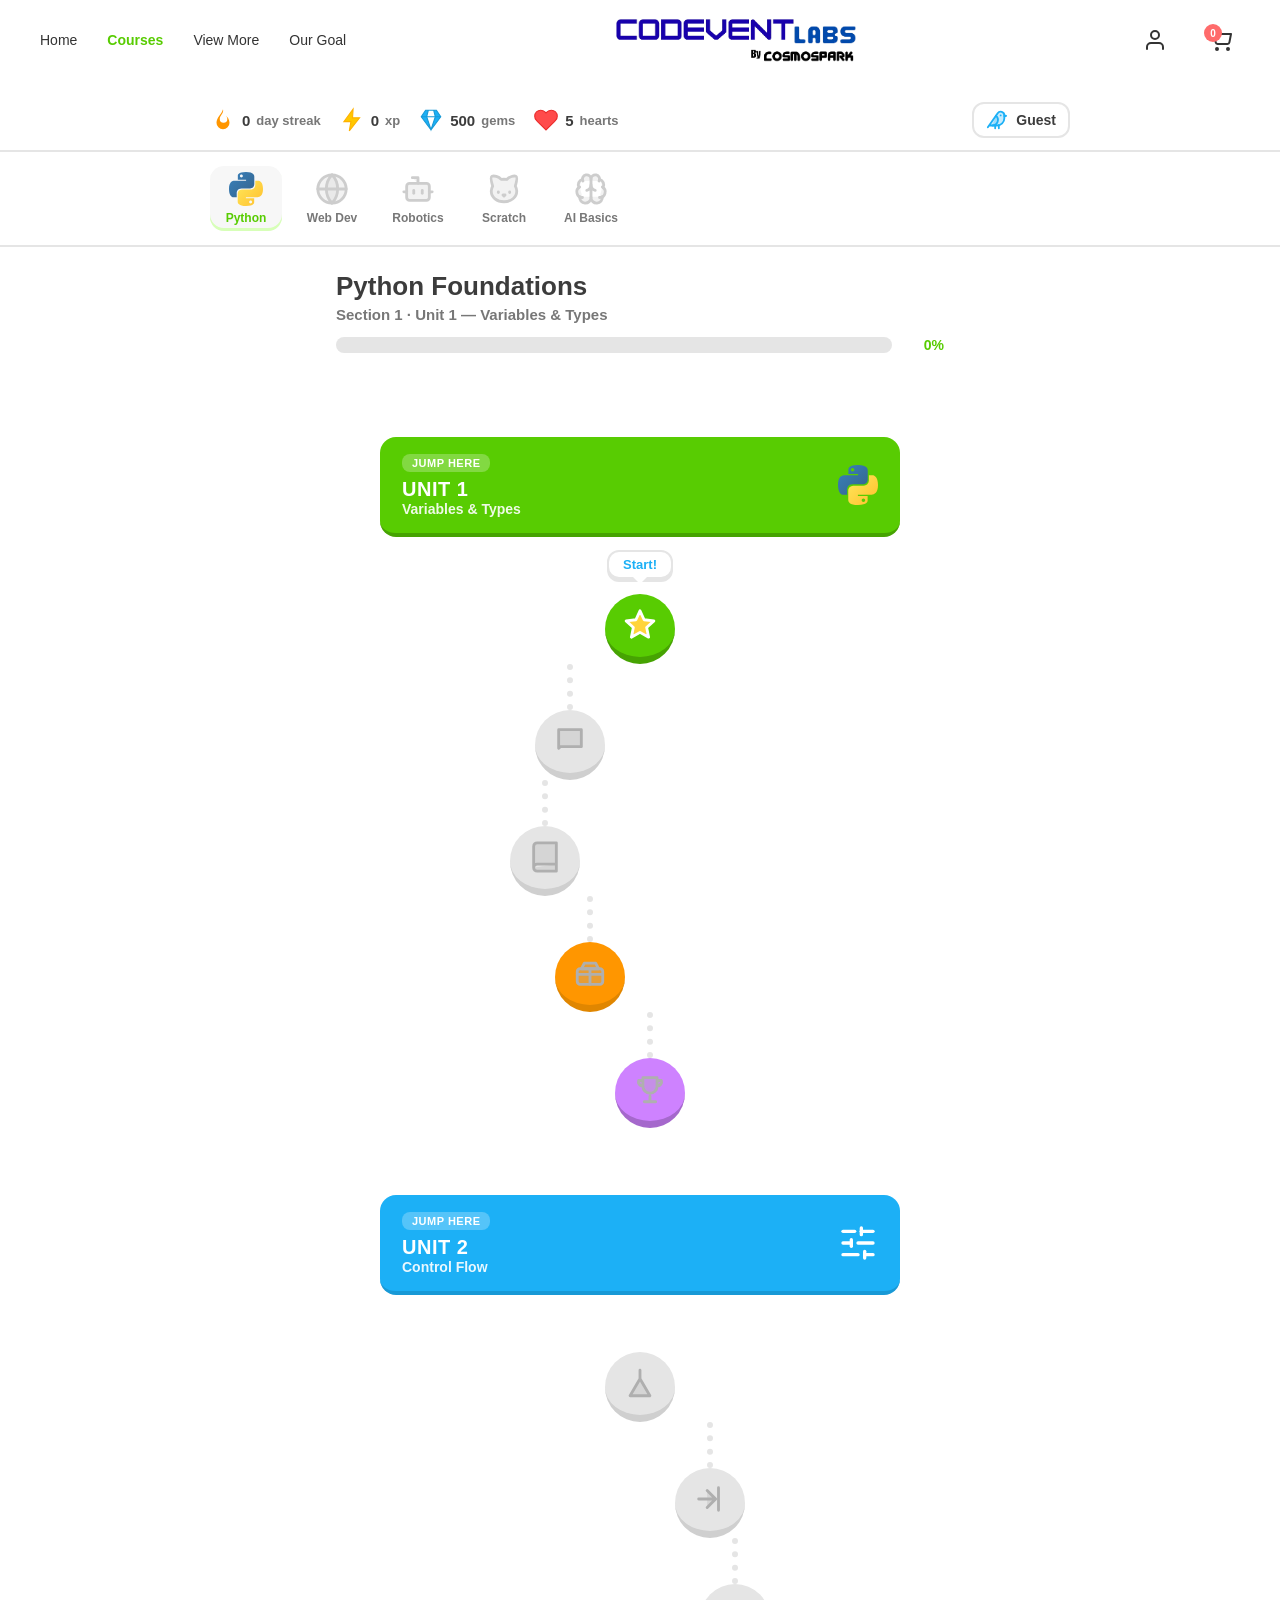
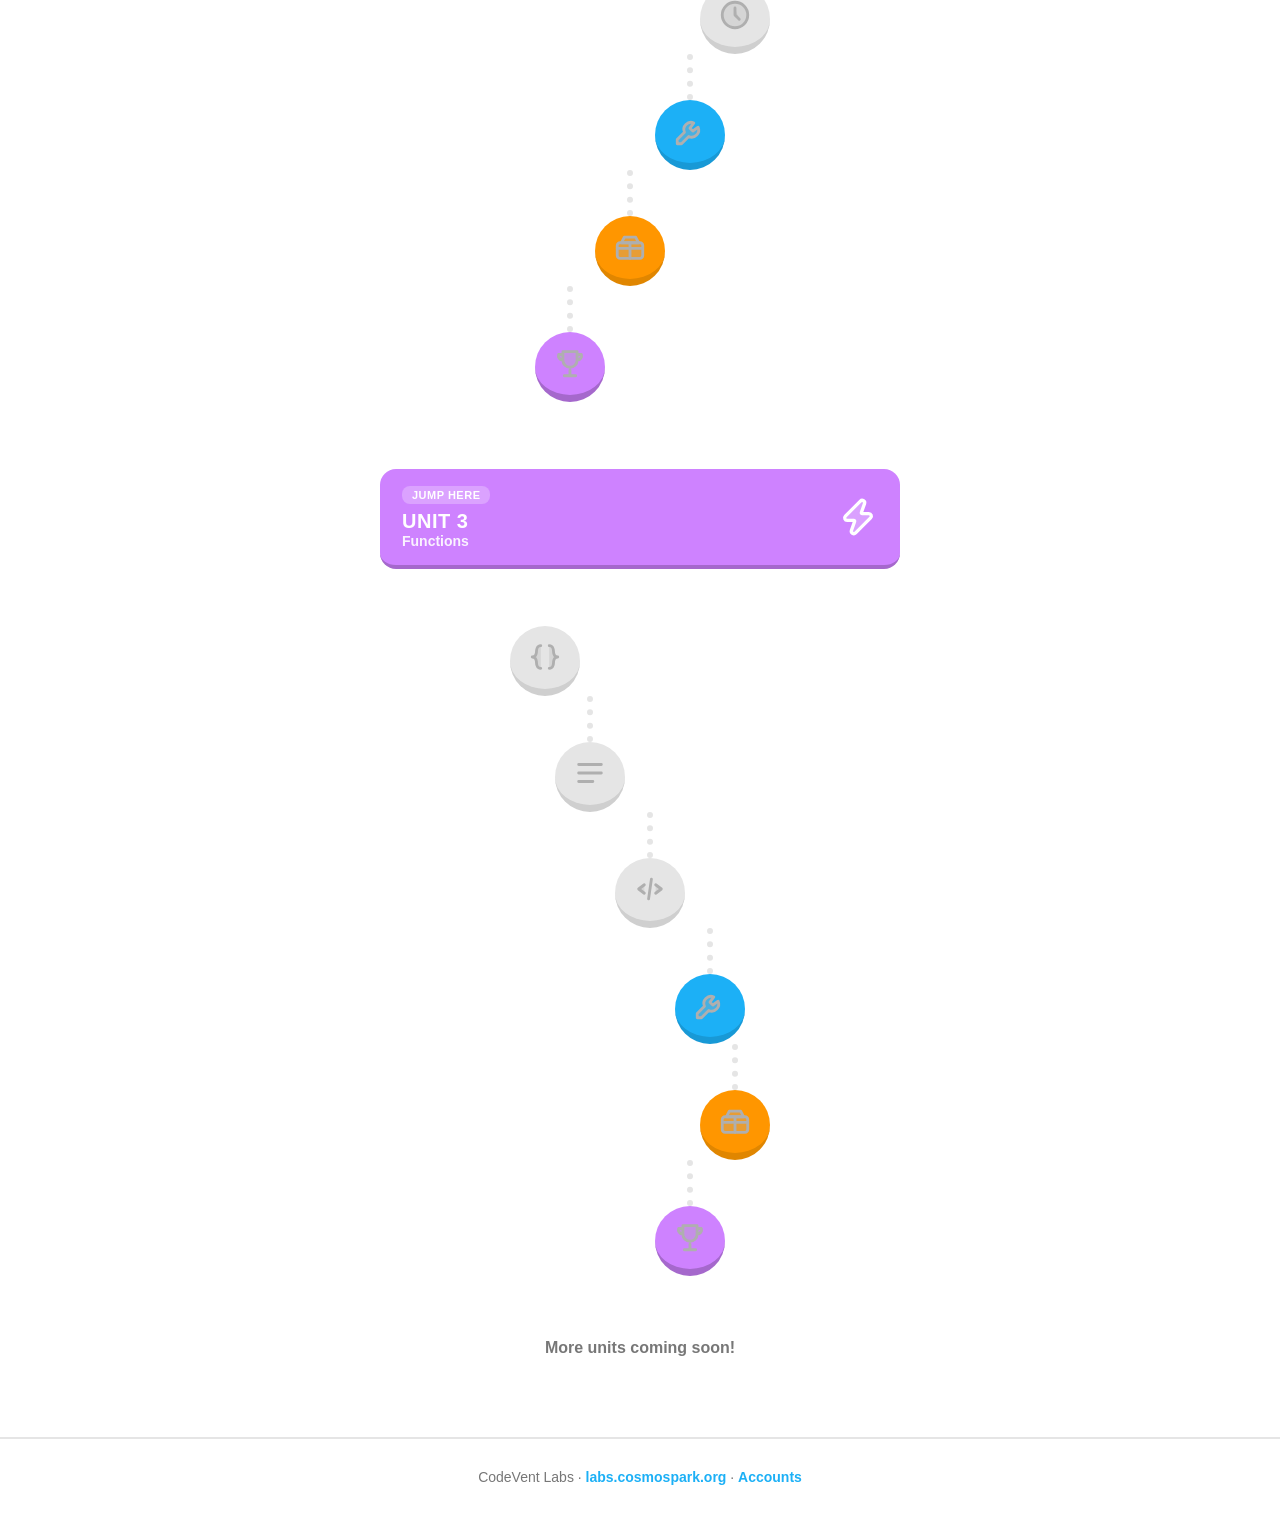
==== commit a8009c89: "Point the Python flag and unit mascot at the logo The course selector and the Unit 1 banner still as" ====
--- a/index.html
+++ b/index.html
@@ -71,7 +71,7 @@
             </div>
             <div class="stat-spacer"></div>
             <a href="account.html" class="account-chip" id="accountChip" title="Your account">
-                <span class="avatar" id="avatarEmoji" data-icon="bird"></span>
+                <span class="avatar" id="avatarIcon" data-icon="bird"></span>
                 <span class="account-name" id="accountName">Guest</span>
             </a>
         </div>
@@ -107,7 +107,7 @@
                     <h2>Unit 1</h2>
                     <p>Variables &amp; Types</p>
                 </div>
-                <div class="unit-mascot" data-icon="code" title="Python"></div>
+                <div class="unit-mascot" data-icon="python" title="Python"></div>
             </div>
 
             <button class="node node-start" data-lesson="l1-1" style="--x:0px">
--- a/style.css
+++ b/style.css
@@ -27,6 +27,16 @@
     stroke-linejoin: round;
 }
 
+/* Brand marks (e.g. the Python logo) carry their own colours, so they
+   are sized like icons but never re-coloured. */
+.brand-icon {
+    width: 1em;
+    height: 1em;
+    display: inline-block;
+    vertical-align: -0.125em;
+    flex: none;
+}
+
 .intro-section {
     position: relative;
     width: 100%;
@@ -477,7 +487,8 @@
     transition: filter 0.2s ease, opacity 0.2s ease;
 }
 
-.course-flag .flag-icon .icon { width: 34px; height: 34px; }
+.course-flag .flag-icon .icon,
+.course-flag .flag-icon .brand-icon { width: 34px; height: 34px; }
 
 .course-flag.active .flag-icon,
 .course-flag.available .flag-icon {
@@ -640,7 +651,8 @@
     color: #FFFFFF;
 }
 
-.unit-mascot .icon { width: 40px; height: 40px; }
+.unit-mascot .icon,
+.unit-mascot .brand-icon { width: 40px; height: 40px; }
 
 /* ---------- Lesson nodes (Duolingo circles) ---------- */
 .node {
@@ -719,7 +731,10 @@
     border-bottom-color: #CFCFCF;
 }
 
-.node.locked .node-icon { stroke: #AFAFAF; }
+.node.locked .node-icon {
+    stroke: #AFAFAF;
+    fill: rgba(175, 175, 175, 0.3);
+}
 
 /* Chest & trophy variants */
 .node.node-chest .node-bubble { background: #FF9600; border-bottom-color: #E08600; }
@@ -807,7 +822,8 @@
     margin-bottom: 10px;
 }
 
-.modal h3 .icon {
+.modal h3 .icon,
+.modal h3 .brand-icon {
     width: 24px;
     height: 24px;
     margin-right: 8px;
@@ -903,7 +919,8 @@
     .node-icon { width: 28px; height: 28px; }
 
     .unit-banner { margin: 34px 0 26px; padding: 14px 16px; }
-    .unit-mascot { font-size: 30px; }
+    .unit-mascot .icon,
+    .unit-mascot .brand-icon { width: 30px; height: 30px; }
     .path-title { font-size: 22px; }
 }
 
@@ -988,7 +1005,8 @@
 /* Intro cards + end screens */
 .p-card { text-align: center; padding-top: 18px; animation: pIn 0.3s ease; }
 .p-icon { color: #58CC02; margin-bottom: 12px; line-height: 1; }
-.p-icon .icon { width: 68px; height: 68px; }
+.p-icon .icon,
+.p-icon .brand-icon { width: 68px; height: 68px; }
 .p-icon.out { color: #FF4B4B; }
 .p-title { font-size: 28px; font-weight: 800; margin-bottom: 16px; }
 .p-text { font-size: 18px; line-height: 1.55; color: #555; margin-bottom: 14px; }
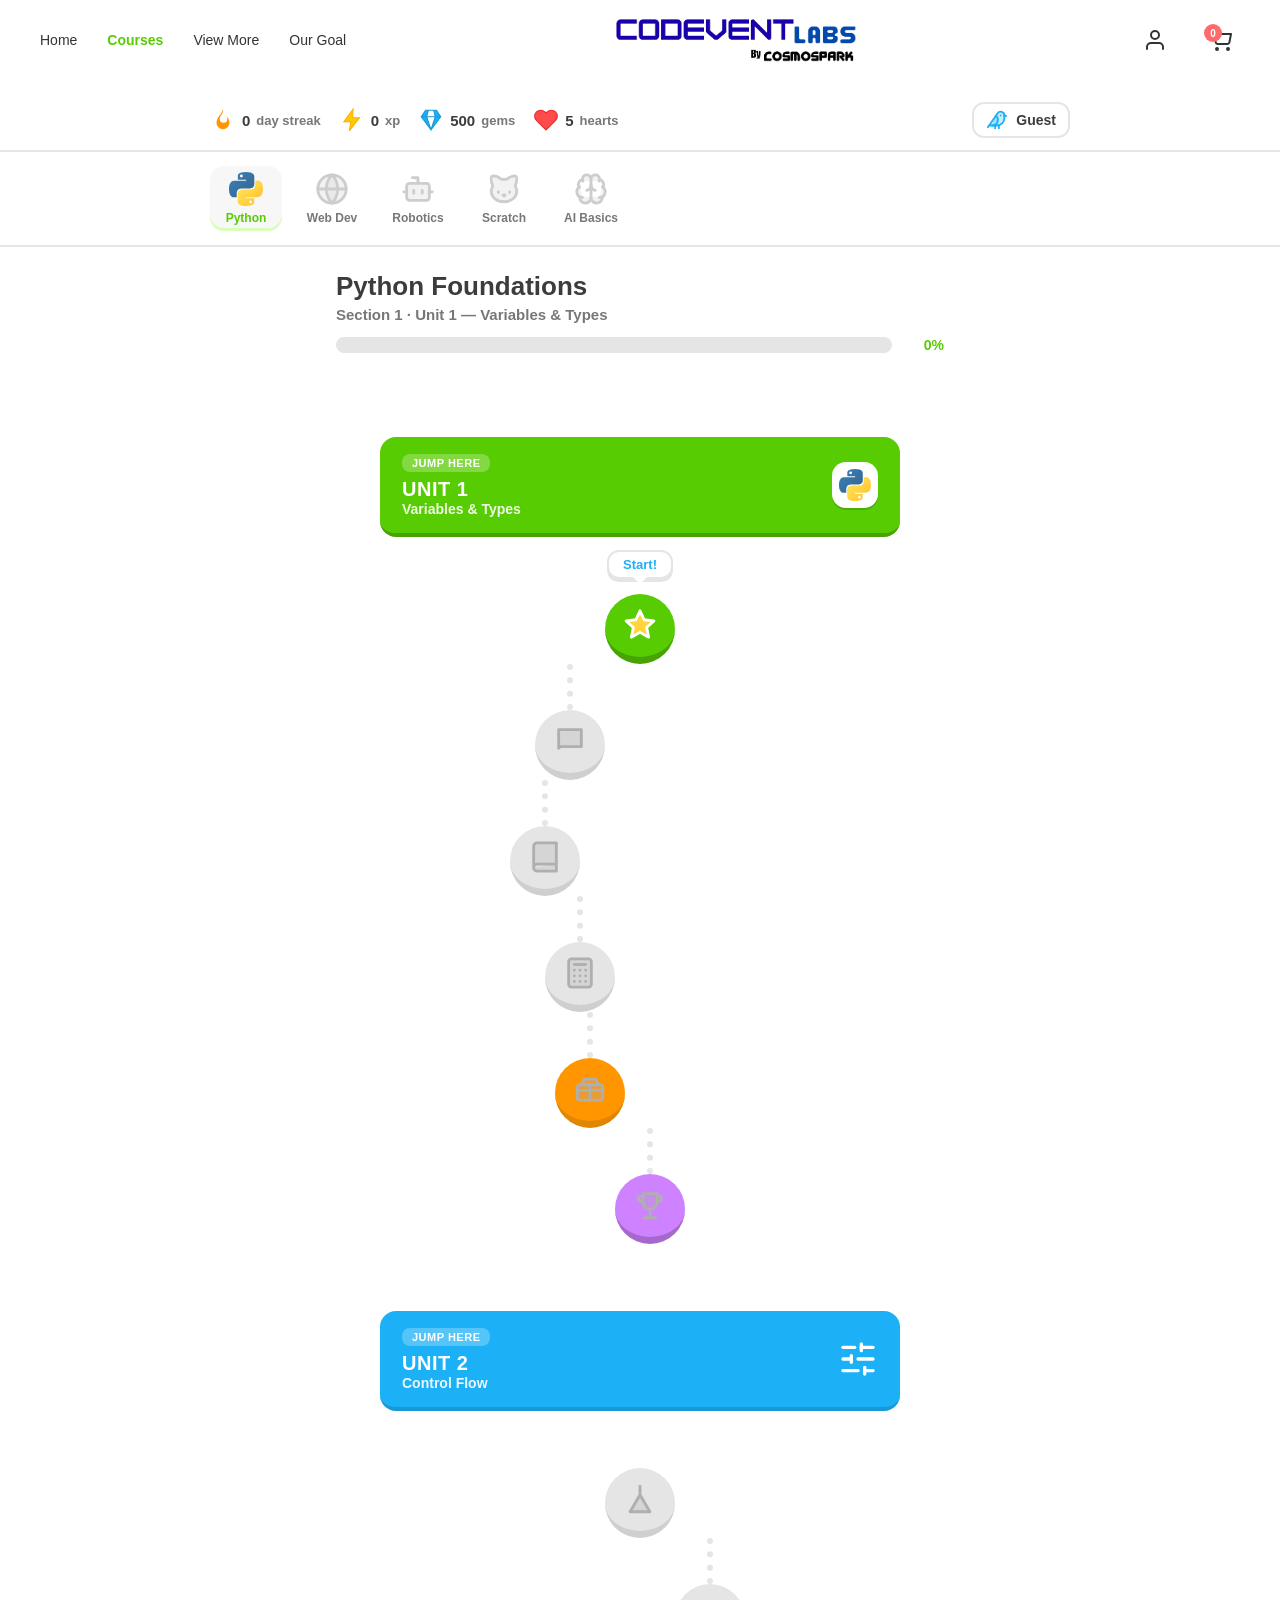
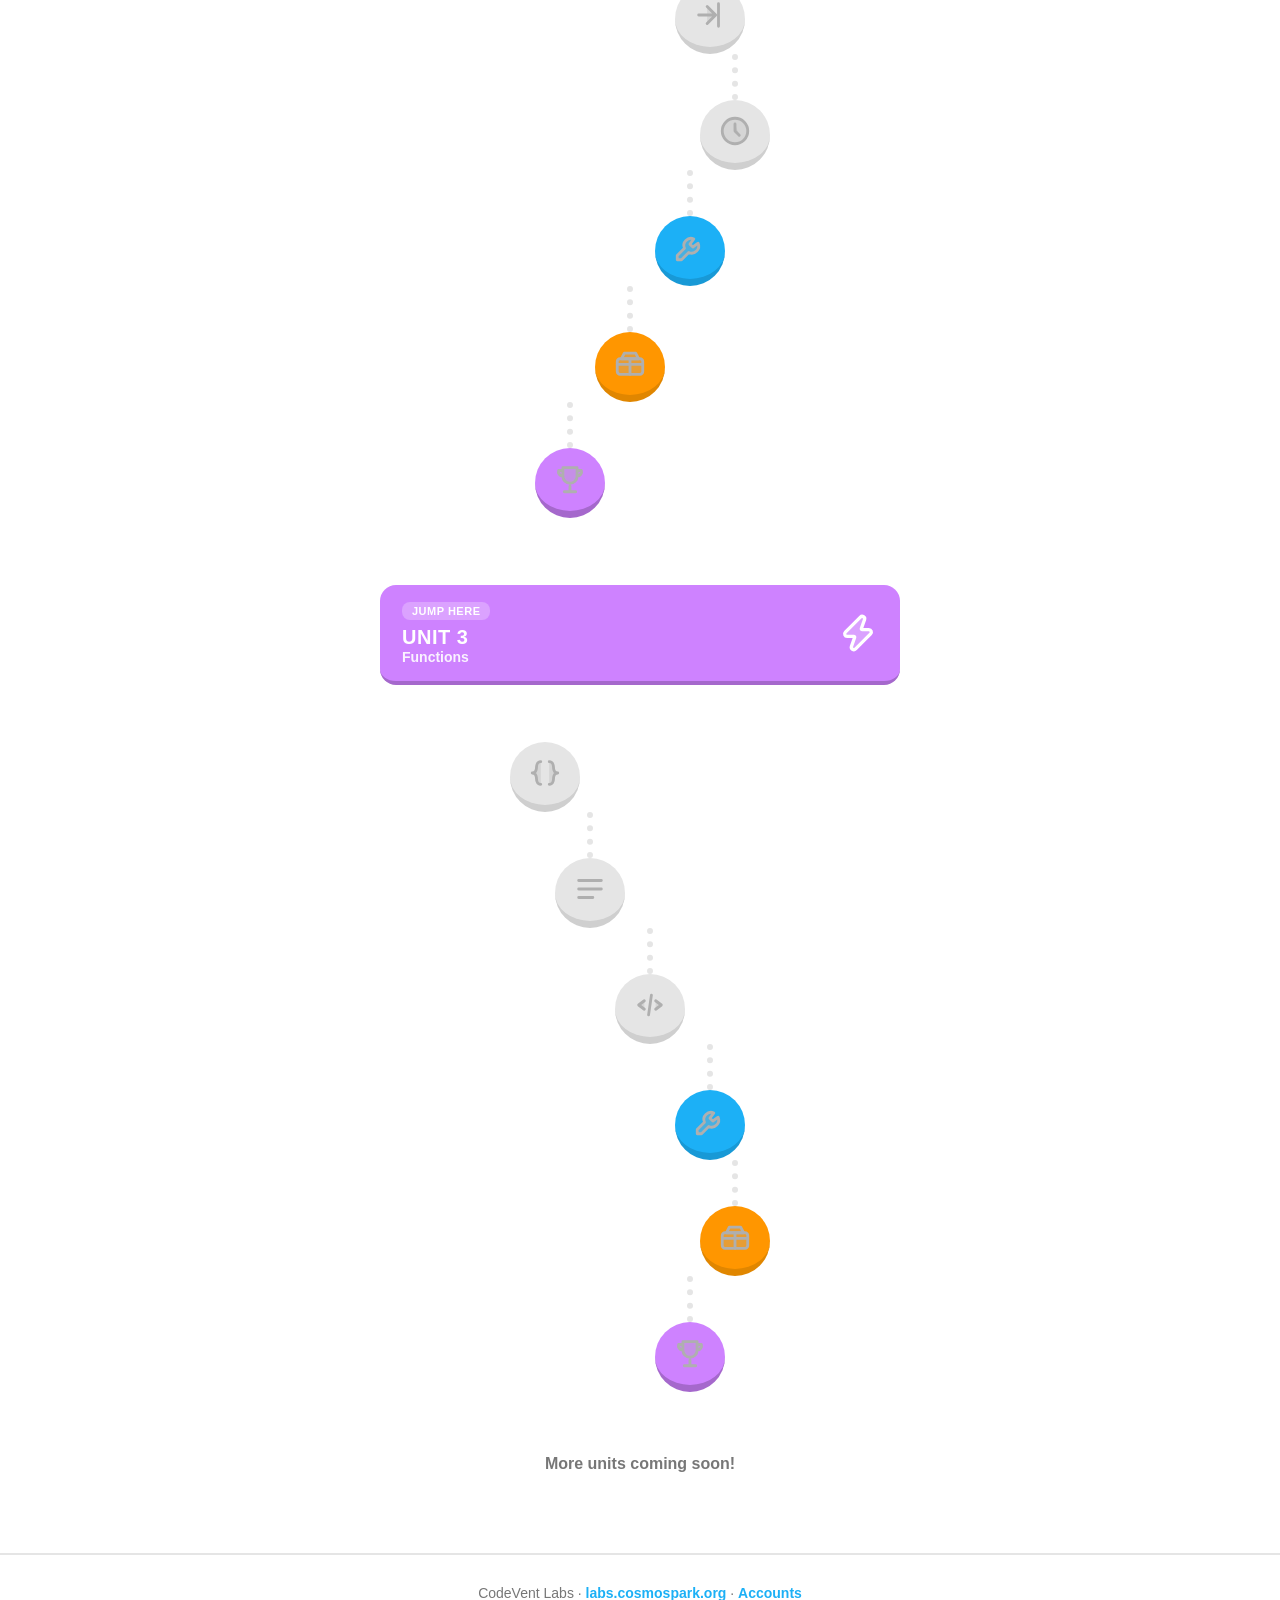
==== commit fc4f02fa: "Put lesson 4 on the Unit 1 map Lesson 4 sits between Know Your Types and the Unit 1 chest, with a ca" ====
--- a/index.html
+++ b/index.html
@@ -123,6 +123,10 @@
                 <span class="node-bubble"><svg class="node-icon book" viewBox="0 0 24 24"><path d="M4 19.5A2.5 2.5 0 0 1 6.5 17H20V2H6.5A2.5 2.5 0 0 0 4 4.5v15zM4 19.5A2.5 2.5 0 0 0 6.5 22H20v-5"/></svg></span>
             </button>
 
+            <button class="node" data-lesson="l1-4" style="--x:-60px">
+                <span class="node-bubble"><svg class="node-icon" viewBox="0 0 24 24"><rect x="4" y="2" width="16" height="20" rx="2"/><path d="M8 6h8M16 10h.01M12 10h.01M8 10h.01M16 14h.01M16 18h.01M12 14h.01M8 14h.01M12 18h.01M8 18h.01"/></svg></span>
+            </button>
+
             <button class="node node-chest" data-lesson="chest-u1" style="--x:-50px" title="Open chest: +20 gems">
                 <span class="node-bubble"><svg class="node-icon" viewBox="0 0 24 24"><rect x="3" y="9" width="18" height="11" rx="2"/><path d="M3 13h18M12 9v11M8 5h8l2 4H6l2-4z"/></svg></span>
             </button>
--- a/style.css
+++ b/style.css
@@ -651,8 +651,20 @@
     color: #FFFFFF;
 }
 
-.unit-mascot .icon,
-.unit-mascot .brand-icon { width: 40px; height: 40px; }
+.unit-mascot .icon { width: 40px; height: 40px; }
+
+/* Brand marks keep their own colours, and the blue in the Python logo
+   clashes with the saturated unit colours, so brand marks sit on a
+   white chip instead of floating on the banner. */
+.unit-mascot .brand-icon {
+    width: 32px;
+    height: 32px;
+    padding: 7px;
+    box-sizing: content-box;
+    background: #FFFFFF;
+    border-radius: 14px;
+    box-shadow: 0 2px 0 rgba(0, 0, 0, 0.15);
+}
 
 /* ---------- Lesson nodes (Duolingo circles) ---------- */
 .node {
@@ -919,8 +931,13 @@
     .node-icon { width: 28px; height: 28px; }
 
     .unit-banner { margin: 34px 0 26px; padding: 14px 16px; }
-    .unit-mascot .icon,
-    .unit-mascot .brand-icon { width: 30px; height: 30px; }
+    .unit-mascot .icon { width: 30px; height: 30px; }
+    .unit-mascot .brand-icon {
+        width: 24px;
+        height: 24px;
+        padding: 5px;
+        border-radius: 11px;
+    }
     .path-title { font-size: 22px; }
 }
 
